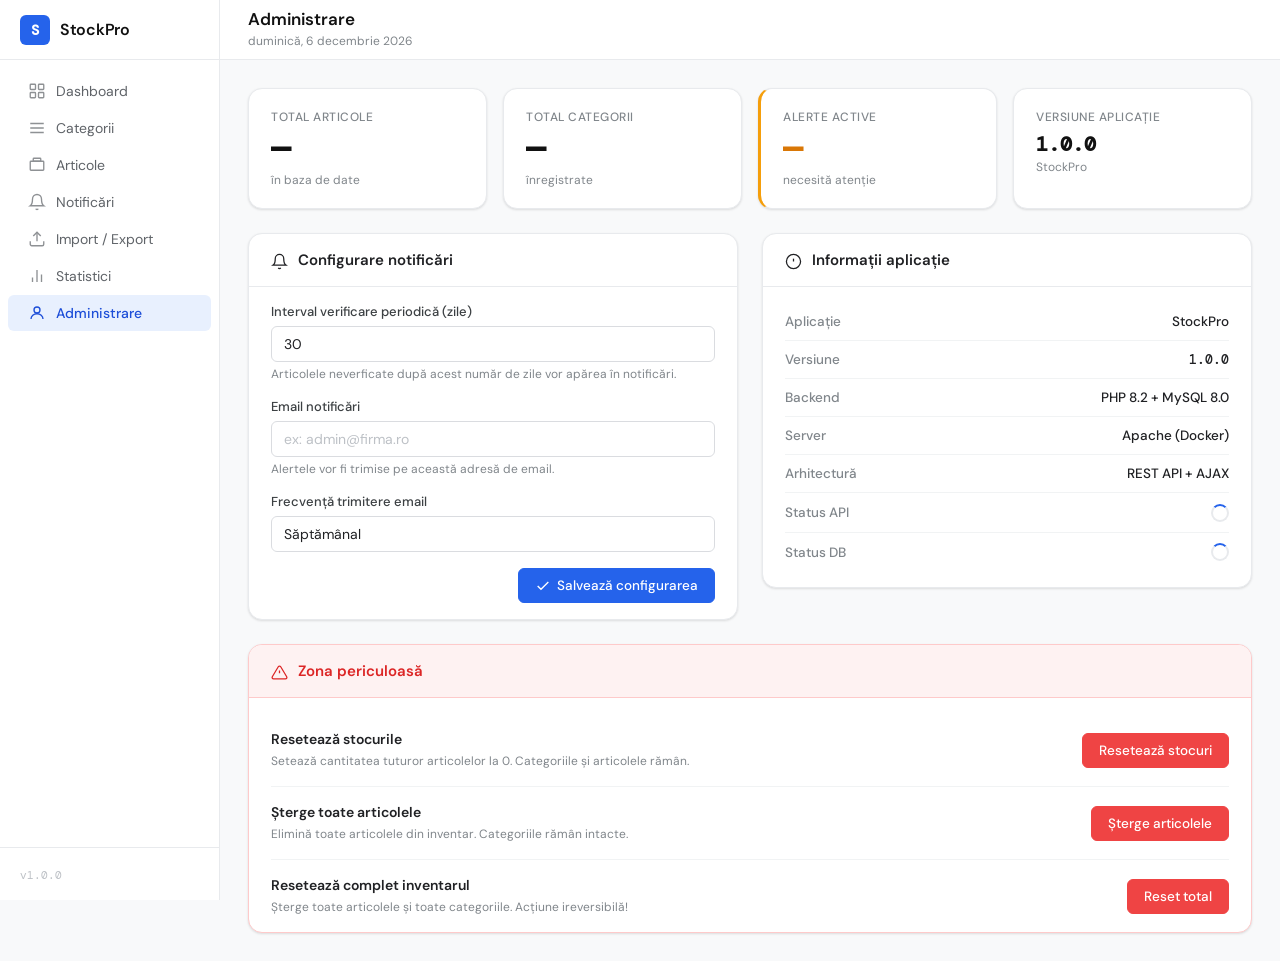
==== src/admin.html @ fe707b5e "statistici si admin varianta 1" ====
<!DOCTYPE html>
<html lang="ro">
<head>
    <meta charset="UTF-8">
    <meta name="viewport" content="width=device-width, initial-scale=1.0">
    <title>StockPro — Administrare</title>
    <link rel="stylesheet" href="css/style.css">
    <link rel="preconnect" href="https://fonts.googleapis.com">
    <link rel="preconnect" href="https://fonts.gstatic.com" crossorigin>
    <link href="https://fonts.googleapis.com/css2?family=DM+Sans:wght@300;400;500;600&family=DM+Mono:wght@400;500&display=swap" rel="stylesheet">
</head>
<body>

    <!-- ===== SIDEBAR ===== -->
    <aside class="sidebar" id="sidebar">
        <div class="sidebar-logo">
            <span class="logo-icon">S</span>
            <span class="logo-text">StockPro</span>
        </div>
        <nav class="sidebar-nav">
            <a href="index.html" class="nav-item">
                <svg viewBox="0 0 24 24" fill="none" stroke="currentColor" stroke-width="1.8"><rect x="3" y="3" width="7" height="7" rx="1"/><rect x="14" y="3" width="7" height="7" rx="1"/><rect x="3" y="14" width="7" height="7" rx="1"/><rect x="14" y="14" width="7" height="7" rx="1"/></svg>
                Dashboard
            </a>
            <a href="categorii.html" class="nav-item">
                <svg viewBox="0 0 24 24" fill="none" stroke="currentColor" stroke-width="1.8"><path d="M3 6h18M3 12h18M3 18h18"/></svg>
                Categorii
            </a>
            <a href="articole.html" class="nav-item">
                <svg viewBox="0 0 24 24" fill="none" stroke="currentColor" stroke-width="1.8"><path d="M20 7H4a1 1 0 00-1 1v10a1 1 0 001 1h16a1 1 0 001-1V8a1 1 0 00-1-1z"/><path d="M16 3H8a1 1 0 00-1 1v3h10V4a1 1 0 00-1-1z"/></svg>
                Articole
            </a>
            <a href="notificari.html" class="nav-item">
                <svg viewBox="0 0 24 24" fill="none" stroke="currentColor" stroke-width="1.8"><path d="M18 8A6 6 0 006 8c0 7-3 9-3 9h18s-3-2-3-9"/><path d="M13.73 21a2 2 0 01-3.46 0"/></svg>
                Notificări
                <span class="nav-badge" id="nav-badge" style="display:none"></span>
            </a>
            <a href="import-export.html" class="nav-item">
                <svg viewBox="0 0 24 24" fill="none" stroke="currentColor" stroke-width="1.8"><path d="M21 15v4a2 2 0 01-2 2H5a2 2 0 01-2-2v-4"/><polyline points="17 8 12 3 7 8"/><line x1="12" y1="3" x2="12" y2="15"/></svg>
                Import / Export
            </a>
            <a href="statistici.html" class="nav-item">
                <svg viewBox="0 0 24 24" fill="none" stroke="currentColor" stroke-width="1.8"><line x1="18" y1="20" x2="18" y2="10"/><line x1="12" y1="20" x2="12" y2="4"/><line x1="6" y1="20" x2="6" y2="14"/></svg>
                Statistici
            </a>
            <a href="admin.html" class="nav-item active">
                <svg viewBox="0 0 24 24" fill="none" stroke="currentColor" stroke-width="1.8"><circle cx="12" cy="8" r="4"/><path d="M4 20c0-4 3.6-7 8-7s8 3 8 7"/></svg>
                Administrare
            </a>
        </nav>
        <div class="sidebar-footer">
            <span class="footer-label">v1.0.0</span>
        </div>
    </aside>

    <!-- ===== MAIN CONTENT ===== -->
    <main class="main-content">

        <header class="topbar">
            <button class="menu-toggle" id="menu-toggle" aria-label="Meniu">
                <svg viewBox="0 0 24 24" fill="none" stroke="currentColor" stroke-width="1.8"><line x1="3" y1="6" x2="21" y2="6"/><line x1="3" y1="12" x2="21" y2="12"/><line x1="3" y1="18" x2="21" y2="18"/></svg>
            </button>
            <div class="topbar-title">
                <h1>Administrare</h1>
                <span class="topbar-subtitle" id="topbar-date"></span>
            </div>
        </header>

        <div class="page-content">

            <!-- Sumar sistem -->
            <section class="stats-grid" aria-label="Sumar sistem">
                <div class="stat-card">
                    <div class="stat-label">Total articole</div>
                    <div class="stat-value" id="val-articole">—</div>
                    <div class="stat-sub">în baza de date</div>
                </div>
                <div class="stat-card">
                    <div class="stat-label">Total categorii</div>
                    <div class="stat-value" id="val-categorii">—</div>
                    <div class="stat-sub">înregistrate</div>
                </div>
                <div class="stat-card stat-card--warning">
                    <div class="stat-label">Alerte active</div>
                    <div class="stat-value" id="val-alerte">—</div>
                    <div class="stat-sub">necesită atenție</div>
                </div>
                <div class="stat-card">
                    <div class="stat-label">Versiune aplicație</div>
                    <div class="stat-value" style="font-size:20px">1.0.0</div>
                    <div class="stat-sub">StockPro</div>
                </div>
            </section>

            <div class="admin-grid">

                <!-- Configurare notificari -->
                <section class="card">
                    <div class="card-header">
                        <h2>
                            <svg viewBox="0 0 24 24" fill="none" stroke="currentColor" stroke-width="1.8" style="width:17px;height:17px;vertical-align:middle;margin-right:6px"><path d="M18 8A6 6 0 006 8c0 7-3 9-3 9h18s-3-2-3-9"/><path d="M13.73 21a2 2 0 01-3.46 0"/></svg>
                            Configurare notificări
                        </h2>
                    </div>
                    <div class="card-body">
                        <div class="form-group">
                            <label class="form-label" for="input-zile-verificare">Interval verificare periodică (zile)</label>
                            <input type="number" id="input-zile-verificare" class="form-control" value="30" min="1" max="365">
                            <span style="font-size:12px;color:var(--gray-500);margin-top:4px;display:block">
                                Articolele neverficate după acest număr de zile vor apărea în notificări.
                            </span>
                        </div>
                        <div class="form-group">
                            <label class="form-label" for="input-email">Email notificări</label>
                            <input type="email" id="input-email" class="form-control" placeholder="ex: admin@firma.ro">
                            <span style="font-size:12px;color:var(--gray-500);margin-top:4px;display:block">
                                Alertele vor fi trimise pe această adresă de email.
                            </span>
                        </div>
                        <div class="form-group">
                            <label class="form-label" for="input-frecventa">Frecvență trimitere email</label>
                            <select id="input-frecventa" class="form-control">
                                <option value="zilnic">Zilnic</option>
                                <option value="saptamanal" selected>Săptămânal</option>
                                <option value="lunar">Lunar</option>
                                <option value="niciodata">Niciodată</option>
                            </select>
                        </div>
                        <div style="display:flex;justify-content:flex-end">
                            <button class="btn btn-primary" id="btn-salveaza-config">
                                <svg viewBox="0 0 24 24" fill="none" stroke="currentColor" stroke-width="2"><polyline points="20 6 9 17 4 12"/></svg>
                                Salvează configurarea
                            </button>
                        </div>
                    </div>
                </section>

                <!-- Info aplicatie -->
                <section class="card">
                    <div class="card-header">
                        <h2>
                            <svg viewBox="0 0 24 24" fill="none" stroke="currentColor" stroke-width="1.8" style="width:17px;height:17px;vertical-align:middle;margin-right:6px"><circle cx="12" cy="12" r="10"/><line x1="12" y1="8" x2="12" y2="12"/><line x1="12" y1="16" x2="12.01" y2="16"/></svg>
                            Informații aplicație
                        </h2>
                    </div>
                    <div class="card-body">
                        <div class="info-list">
                            <div class="info-row">
                                <span class="info-label">Aplicație</span>
                                <span class="info-val">StockPro</span>
                            </div>
                            <div class="info-row">
                                <span class="info-label">Versiune</span>
                                <span class="info-val info-mono">1.0.0</span>
                            </div>
                            <div class="info-row">
                                <span class="info-label">Backend</span>
                                <span class="info-val">PHP 8.2 + MySQL 8.0</span>
                            </div>
                            <div class="info-row">
                                <span class="info-label">Server</span>
                                <span class="info-val">Apache (Docker)</span>
                            </div>
                            <div class="info-row">
                                <span class="info-label">Arhitectură</span>
                                <span class="info-val">REST API + AJAX</span>
                            </div>
                            <div class="info-row">
                                <span class="info-label">Status API</span>
                                <span class="info-val" id="status-api">
                                    <span class="spinner"></span>
                                </span>
                            </div>
                            <div class="info-row">
                                <span class="info-label">Status DB</span>
                                <span class="info-val" id="status-db">
                                    <span class="spinner"></span>
                                </span>
                            </div>
                        </div>
                    </div>
                </section>

            </div>

            <!-- Actiuni periculoase -->
            <section class="card card--danger-zone">
                <div class="card-header">
                    <h2 style="color:var(--red-600)">
                        <svg viewBox="0 0 24 24" fill="none" stroke="currentColor" stroke-width="1.8" style="width:17px;height:17px;vertical-align:middle;margin-right:6px"><path d="M10.29 3.86L1.82 18a2 2 0 001.71 3h16.94a2 2 0 001.71-3L13.71 3.86a2 2 0 00-3.42 0z"/><line x1="12" y1="9" x2="12" y2="13"/><line x1="12" y1="17" x2="12.01" y2="17"/></svg>
                        Zona periculoasă
                    </h2>
                </div>
                <div class="card-body">
                    <div class="danger-grid">

                        <div class="danger-item">
                            <div class="danger-info">
                                <div class="danger-title">Resetează stocurile</div>
                                <div class="danger-desc">Setează cantitatea tuturor articolelor la 0. Categoriile și articolele rămân.</div>
                            </div>
                            <button class="btn btn-danger" id="btn-reset-stoc">
                                Resetează stocuri
                            </button>
                        </div>

                        <div class="danger-item">
                            <div class="danger-info">
                                <div class="danger-title">Șterge toate articolele</div>
                                <div class="danger-desc">Elimină toate articolele din inventar. Categoriile rămân intacte.</div>
                            </div>
                            <button class="btn btn-danger" id="btn-sterge-articole">
                                Șterge articolele
                            </button>
                        </div>

                        <div class="danger-item">
                            <div class="danger-info">
                                <div class="danger-title">Resetează complet inventarul</div>
                                <div class="danger-desc">Șterge toate articolele și toate categoriile. Acțiune ireversibilă!</div>
                            </div>
                            <button class="btn btn-danger" id="btn-reset-total">
                                Reset total
                            </button>
                        </div>

                    </div>
                </div>
            </section>

        </div>
    </main>

    <!-- ===== MODAL CONFIRMARE ACTIUNE PERICULOASA ===== -->
    <div class="modal-overlay" id="modal-confirmare" style="display:none">
        <div class="modal" role="dialog" aria-modal="true">
            <div class="modal-header">
                <h3 id="modal-confirmare-titlu">Confirmare</h3>
                <button class="modal-close" id="confirmare-close">&times;</button>
            </div>
            <div class="modal-body">
                <p style="font-size:14px;color:var(--gray-700);line-height:1.6" id="modal-confirmare-text"></p>
                <div class="form-group" style="margin-top:16px">
                    <label class="form-label" for="input-confirmare">
                        Scrie <strong>CONFIRM</strong> pentru a continua:
                    </label>
                    <input type="text" id="input-confirmare" class="form-control" placeholder="CONFIRM" autocomplete="off">
                </div>
            </div>
            <div class="modal-footer">
                <button class="btn btn-secondary" id="confirmare-anuleaza">Anulează</button>
                <button class="btn btn-danger" id="confirmare-ok" disabled>Confirmă</button>
            </div>
        </div>
    </div>

    <!-- ===== TOAST ===== -->
    <div class="toast-container" id="toast-container" aria-live="polite"></div>

    <script src="js/app.js"></script>
    <script src="js/admin.js"></script>
</body>
</html>
---- src/css/style.css ----
/* =============================================
   StockPro — style.css
   Autor: echipa ProiectWeb
   Descriere: stiluri globale pentru aplicatie
   ============================================= */

/* ---------- CSS Variables (tema) ---------- */
:root {
    --blue-50:  #e8f0fe;
    --blue-100: #c5d8fc;
    --blue-400: #4a86e8;
    --blue-500: #2563eb;
    --blue-600: #1d4ed8;
    --blue-900: #1e3a5f;

    --gray-50:  #f8f9fa;
    --gray-100: #f1f3f4;
    --gray-200: #e8eaed;
    --gray-300: #dadce0;
    --gray-400: #bdc1c6;
    --gray-500: #80868b;
    --gray-600: #5f6368;
    --gray-700: #3c4043;
    --gray-800: #202124;
    --gray-900: #111111;

    --amber-50:  #fff8e1;
    --amber-200: #ffe082;
    --amber-500: #f59e0b;
    --amber-600: #d97706;
    --amber-900: #78350f;

    --red-50:   #fef2f2;
    --red-200:  #fecaca;
    --red-500:  #ef4444;
    --red-600:  #dc2626;
    --red-900:  #7f1d1d;

    --green-50:  #f0fdf4;
    --green-200: #bbf7d0;
    --green-500: #22c55e;
    --green-600: #16a34a;
    --green-900: #14532d;

    --font-main: 'DM Sans', sans-serif;
    --font-mono: 'DM Mono', monospace;

    --sidebar-width: 220px;
    --topbar-height: 60px;
    --radius-sm: 6px;
    --radius-md: 10px;
    --radius-lg: 14px;

    --shadow-sm: 0 1px 3px rgba(0,0,0,0.07), 0 1px 2px rgba(0,0,0,0.05);
    --shadow-md: 0 4px 12px rgba(0,0,0,0.08), 0 2px 4px rgba(0,0,0,0.04);

    --transition: 0.18s ease;
}

/* ---------- Reset de baza ---------- */
*, *::before, *::after {
    box-sizing: border-box;
    margin: 0;
    padding: 0;
}

html {
    font-size: 15px;
    -webkit-font-smoothing: antialiased;
    -moz-osx-font-smoothing: grayscale;
}

body {
    font-family: var(--font-main);
    background: var(--gray-50);
    color: var(--gray-800);
    min-height: 100vh;
    display: flex;
    overflow-x: hidden;
}

a {
    color: var(--blue-500);
    text-decoration: none;
}

a:hover {
    text-decoration: underline;
}

/* ---------- SIDEBAR ---------- */
.sidebar {
    position: fixed;
    top: 0;
    left: 0;
    width: var(--sidebar-width);
    height: 100vh;
    background: #fff;
    border-right: 1px solid var(--gray-200);
    display: flex;
    flex-direction: column;
    z-index: 100;
    transition: transform var(--transition);
}

/* Logo */
.sidebar-logo {
    display: flex;
    align-items: center;
    gap: 10px;
    padding: 0 20px;
    height: var(--topbar-height);
    border-bottom: 1px solid var(--gray-200);
    flex-shrink: 0;
}

.logo-icon {
    width: 30px;
    height: 30px;
    background: var(--blue-500);
    color: #fff;
    border-radius: var(--radius-sm);
    display: flex;
    align-items: center;
    justify-content: center;
    font-weight: 600;
    font-size: 14px;
    font-family: var(--font-mono);
    flex-shrink: 0;
}

.logo-text {
    font-size: 16px;
    font-weight: 600;
    color: var(--gray-900);
    letter-spacing: -0.3px;
}

/* Nav */
.sidebar-nav {
    flex: 1;
    padding: 12px 0;
    overflow-y: auto;
}

.nav-item {
    display: flex;
    align-items: center;
    gap: 10px;
    padding: 9px 20px;
    color: var(--gray-600);
    font-size: 14px;
    font-weight: 400;
    text-decoration: none;
    border-radius: 0;
    transition: background var(--transition), color var(--transition);
    position: relative;
    margin: 1px 8px;
    border-radius: var(--radius-sm);
}

.nav-item svg {
    width: 18px;
    height: 18px;
    flex-shrink: 0;
    opacity: 0.7;
}

.nav-item:hover {
    background: var(--gray-100);
    color: var(--gray-800);
    text-decoration: none;
}

.nav-item:hover svg {
    opacity: 1;
}

.nav-item.active {
    background: var(--blue-50);
    color: var(--blue-600);
    font-weight: 500;
}

.nav-item.active svg {
    opacity: 1;
}

/* Badge notificari pe nav */
.nav-badge {
    margin-left: auto;
    background: var(--red-500);
    color: #fff;
    font-size: 10px;
    font-weight: 600;
    min-width: 18px;
    height: 18px;
    border-radius: 9px;
    display: inline-flex;
    align-items: center;
    justify-content: center;
    padding: 0 5px;
}

.sidebar-footer {
    padding: 16px 20px;
    border-top: 1px solid var(--gray-200);
}

.footer-label {
    font-size: 11px;
    color: var(--gray-400);
    font-family: var(--font-mono);
}

/* ---------- MAIN CONTENT ---------- */
.main-content {
    margin-left: var(--sidebar-width);
    flex: 1;
    display: flex;
    flex-direction: column;
    min-height: 100vh;
}

/* ---------- TOPBAR ---------- */
.topbar {
    position: sticky;
    top: 0;
    height: var(--topbar-height);
    background: #fff;
    border-bottom: 1px solid var(--gray-200);
    display: flex;
    align-items: center;
    gap: 16px;
    padding: 0 28px;
    z-index: 50;
}

.menu-toggle {
    display: none;
    background: none;
    border: none;
    cursor: pointer;
    padding: 4px;
    color: var(--gray-600);
    border-radius: var(--radius-sm);
}

.menu-toggle svg {
    width: 22px;
    height: 22px;
    display: block;
}

.menu-toggle:hover {
    background: var(--gray-100);
}

.topbar-title {
    flex: 1;
}

.topbar-title h1 {
    font-size: 17px;
    font-weight: 600;
    color: var(--gray-900);
    line-height: 1.2;
}

.topbar-subtitle {
    font-size: 12px;
    color: var(--gray-500);
}

.topbar-actions {
    display: flex;
    align-items: center;
    gap: 8px;
}

.btn-icon {
    width: 36px;
    height: 36px;
    background: none;
    border: 1px solid var(--gray-200);
    border-radius: var(--radius-sm);
    cursor: pointer;
    display: flex;
    align-items: center;
    justify-content: center;
    color: var(--gray-600);
    transition: background var(--transition), border-color var(--transition);
}

.btn-icon svg {
    width: 17px;
    height: 17px;
}

.btn-icon:hover {
    background: var(--gray-100);
    border-color: var(--gray-300);
}

/* ---------- PAGE CONTENT ---------- */
.page-content {
    padding: 28px;
    display: flex;
    flex-direction: column;
    gap: 24px;
    flex: 1;
}

/* ---------- STAT CARDS ---------- */
.stats-grid {
    display: grid;
    grid-template-columns: repeat(auto-fit, minmax(180px, 1fr));
    gap: 16px;
}

.stat-card {
    background: #fff;
    border: 1px solid var(--gray-200);
    border-radius: var(--radius-lg);
    padding: 20px 22px;
    box-shadow: var(--shadow-sm);
    transition: box-shadow var(--transition), transform var(--transition);
}

.stat-card:hover {
    box-shadow: var(--shadow-md);
    transform: translateY(-1px);
}

.stat-label {
    font-size: 12px;
    font-weight: 500;
    color: var(--gray-500);
    text-transform: uppercase;
    letter-spacing: 0.5px;
    margin-bottom: 8px;
}

.stat-value {
    font-size: 32px;
    font-weight: 600;
    color: var(--gray-900);
    font-family: var(--font-mono);
    line-height: 1.1;
    margin-bottom: 4px;
}

.stat-sub {
    font-size: 12px;
    color: var(--gray-500);
}

.stat-card--warning .stat-value {
    color: var(--amber-600);
}

.stat-card--warning {
    border-left: 3px solid var(--amber-500);
}

.stat-card--danger .stat-value {
    color: var(--red-600);
}

.stat-card--danger {
    border-left: 3px solid var(--red-500);
}

/* ---------- CARD (panou generic) ---------- */
.card {
    background: #fff;
    border: 1px solid var(--gray-200);
    border-radius: var(--radius-lg);
    box-shadow: var(--shadow-sm);
    overflow: hidden;
}

.card-header {
    display: flex;
    align-items: center;
    justify-content: space-between;
    padding: 16px 22px;
    border-bottom: 1px solid var(--gray-200);
}

.card-header h2 {
    font-size: 15px;
    font-weight: 600;
    color: var(--gray-800);
}

.link-all {
    font-size: 13px;
    color: var(--blue-500);
    text-decoration: none;
    font-weight: 500;
}

.link-all:hover {
    text-decoration: underline;
}

.card-body {
    padding: 16px 22px;
}

/* ---------- DASHBOARD GRID ---------- */
.dashboard-grid {
    display: grid;
    grid-template-columns: 1fr 360px;
    gap: 24px;
    align-items: start;
}

/* ---------- DATA TABLE ---------- */
.table-wrapper {
    overflow-x: auto;
}

.data-table {
    width: 100%;
    border-collapse: collapse;
    font-size: 13.5px;
}

.data-table th {
    text-align: left;
    font-size: 11px;
    font-weight: 600;
    color: var(--gray-500);
    text-transform: uppercase;
    letter-spacing: 0.5px;
    padding: 8px 12px;
    border-bottom: 1px solid var(--gray-200);
    white-space: nowrap;
}

.data-table td {
    padding: 10px 12px;
    border-bottom: 1px solid var(--gray-100);
    color: var(--gray-700);
    vertical-align: middle;
}

.data-table tbody tr:last-child td {
    border-bottom: none;
}

.data-table tbody tr:hover td {
    background: var(--gray-50);
}

/* ---------- BADGE STARE ---------- */
.badge {
    display: inline-flex;
    align-items: center;
    padding: 2px 8px;
    border-radius: 20px;
    font-size: 11px;
    font-weight: 600;
}

.badge--ok {
    background: var(--green-50);
    color: var(--green-600);
}

.badge--warning {
    background: var(--amber-50);
    color: var(--amber-600);
}

.badge--danger {
    background: var(--red-50);
    color: var(--red-600);
}

/* ---------- ALERTE (notificari dashboard) ---------- */
.alert-item {
    display: flex;
    align-items: flex-start;
    gap: 12px;
    padding: 12px 0;
    border-bottom: 1px solid var(--gray-100);
}

.alert-item:last-child {
    border-bottom: none;
}

.alert-dot {
    width: 8px;
    height: 8px;
    border-radius: 50%;
    flex-shrink: 0;
    margin-top: 5px;
}

.alert-dot--warning { background: var(--amber-500); }
.alert-dot--danger  { background: var(--red-500); }

.alert-name {
    font-size: 13.5px;
    font-weight: 500;
    color: var(--gray-800);
    margin-bottom: 2px;
}

.alert-desc {
    font-size: 12px;
    color: var(--gray-500);
}

.no-alerts {
    text-align: center;
    padding: 24px 0;
    color: var(--gray-400);
    font-size: 13px;
}

/* ---------- CATEGORII GRID ---------- */
.categorii-grid {
    display: grid;
    grid-template-columns: repeat(auto-fill, minmax(150px, 1fr));
    gap: 12px;
}

.categorie-chip {
    background: var(--gray-50);
    border: 1px solid var(--gray-200);
    border-radius: var(--radius-md);
    padding: 12px 14px;
    text-align: center;
    transition: background var(--transition), border-color var(--transition);
    cursor: pointer;
    text-decoration: none;
}

.categorie-chip:hover {
    background: var(--blue-50);
    border-color: var(--blue-100);
    text-decoration: none;
}

.categorie-name {
    font-size: 13px;
    font-weight: 500;
    color: var(--gray-700);
    margin-bottom: 4px;
    display: block;
}

.categorie-count {
    font-size: 11px;
    color: var(--gray-400);
    font-family: var(--font-mono);
}

/* ---------- LOADING ROW ---------- */
.loading-row {
    text-align: center;
    color: var(--gray-400);
    font-size: 13px;
    padding: 24px;
}

/* ---------- BUTOANE GENERALE ---------- */
.btn {
    display: inline-flex;
    align-items: center;
    gap: 6px;
    padding: 8px 16px;
    font-family: var(--font-main);
    font-size: 13.5px;
    font-weight: 500;
    border-radius: var(--radius-sm);
    cursor: pointer;
    border: 1px solid transparent;
    transition: background var(--transition), border-color var(--transition), color var(--transition);
    text-decoration: none;
    white-space: nowrap;
}

.btn svg {
    width: 16px;
    height: 16px;
    flex-shrink: 0;
}

.btn-primary {
    background: var(--blue-500);
    color: #fff;
    border-color: var(--blue-500);
}

.btn-primary:hover {
    background: var(--blue-600);
    border-color: var(--blue-600);
    text-decoration: none;
    color: #fff;
}

.btn-secondary {
    background: #fff;
    color: var(--gray-700);
    border-color: var(--gray-300);
}

.btn-secondary:hover {
    background: var(--gray-50);
    border-color: var(--gray-400);
    text-decoration: none;
}

.btn-danger {
    background: var(--red-500);
    color: #fff;
    border-color: var(--red-500);
}

.btn-danger:hover {
    background: var(--red-600);
    border-color: var(--red-600);
    text-decoration: none;
    color: #fff;
}

/* ---------- FORM ELEMENTS ---------- */
.form-group {
    margin-bottom: 16px;
}

.form-label {
    display: block;
    font-size: 13px;
    font-weight: 500;
    color: var(--gray-700);
    margin-bottom: 6px;
}

.form-control {
    width: 100%;
    padding: 8px 12px;
    font-family: var(--font-main);
    font-size: 14px;
    color: var(--gray-800);
    background: #fff;
    border: 1px solid var(--gray-300);
    border-radius: var(--radius-sm);
    transition: border-color var(--transition), box-shadow var(--transition);
    outline: none;
    appearance: none;
}

.form-control:focus {
    border-color: var(--blue-500);
    box-shadow: 0 0 0 3px rgba(37, 99, 235, 0.1);
}

.form-control::placeholder {
    color: var(--gray-400);
}

/* ---------- MODAL ---------- */
.modal-overlay {
    position: fixed;
    inset: 0;
    background: rgba(0,0,0,0.35);
    display: flex;
    align-items: center;
    justify-content: center;
    z-index: 200;
    padding: 20px;
    animation: fadeIn 0.15s ease;
}

.modal {
    background: #fff;
    border-radius: var(--radius-lg);
    box-shadow: 0 20px 60px rgba(0,0,0,0.15);
    width: 100%;
    max-width: 480px;
    animation: slideUp 0.2s ease;
}

.modal-header {
    display: flex;
    align-items: center;
    justify-content: space-between;
    padding: 18px 22px;
    border-bottom: 1px solid var(--gray-200);
}

.modal-header h3 {
    font-size: 16px;
    font-weight: 600;
    color: var(--gray-900);
}

.modal-close {
    width: 30px;
    height: 30px;
    background: none;
    border: none;
    cursor: pointer;
    color: var(--gray-500);
    display: flex;
    align-items: center;
    justify-content: center;
    border-radius: var(--radius-sm);
    font-size: 20px;
    line-height: 1;
}

.modal-close:hover {
    background: var(--gray-100);
    color: var(--gray-800);
}

.modal-body {
    padding: 22px;
}

.modal-footer {
    display: flex;
    align-items: center;
    justify-content: flex-end;
    gap: 10px;
    padding: 16px 22px;
    border-top: 1px solid var(--gray-200);
}

/* ---------- TOAST NOTIFICATIONS ---------- */
.toast-container {
    position: fixed;
    bottom: 24px;
    right: 24px;
    z-index: 999;
    display: flex;
    flex-direction: column;
    gap: 10px;
}

.toast {
    background: var(--gray-800);
    color: #fff;
    padding: 12px 18px;
    border-radius: var(--radius-md);
    font-size: 13.5px;
    box-shadow: var(--shadow-md);
    display: flex;
    align-items: center;
    gap: 10px;
    animation: slideInToast 0.25s ease;
    max-width: 320px;
}

.toast--success { background: var(--green-600); }
.toast--error   { background: var(--red-600); }
.toast--warning { background: var(--amber-600); }

/* ---------- SPINNER ---------- */
.spinner {
    display: inline-block;
    width: 18px;
    height: 18px;
    border: 2px solid var(--gray-200);
    border-top-color: var(--blue-500);
    border-radius: 50%;
    animation: spin 0.7s linear infinite;
    vertical-align: middle;
}

/* ---------- EMPTY STATE ---------- */
.empty-state {
    text-align: center;
    padding: 48px 24px;
    color: var(--gray-400);
}

.empty-state p {
    font-size: 14px;
    margin-top: 8px;
}

/* ---------- ANIMATIONS ---------- */
@keyframes fadeIn {
    from { opacity: 0; }
    to   { opacity: 1; }
}

@keyframes slideUp {
    from { opacity: 0; transform: translateY(12px); }
    to   { opacity: 1; transform: translateY(0); }
}

@keyframes slideInToast {
    from { opacity: 0; transform: translateX(20px); }
    to   { opacity: 1; transform: translateX(0); }
}

@keyframes spin {
    to { transform: rotate(360deg); }
}

/* ---------- RESPONSIVE ---------- */
@media (max-width: 900px) {
    .dashboard-grid {
        grid-template-columns: 1fr;
    }
}

@media (max-width: 768px) {
    .sidebar {
        transform: translateX(-100%);
    }

    .sidebar.open {
        transform: translateX(0);
        box-shadow: 4px 0 20px rgba(0,0,0,0.15);
    }

    .main-content {
        margin-left: 0;
    }

    .menu-toggle {
        display: flex;
    }

    .page-content {
        padding: 16px;
    }

    .stats-grid {
        grid-template-columns: 1fr 1fr;
    }
}

@media (max-width: 480px) {
    .stats-grid {
        grid-template-columns: 1fr;
    }

    .topbar {
        padding: 0 16px;
    }
}

/* ---------- SEARCH BAR ---------- */
.search-bar {
    display: flex;
    align-items: center;
    gap: 10px;
    background: #fff;
    border: 1px solid var(--gray-300);
    border-radius: var(--radius-md);
    padding: 8px 14px;
    transition: border-color var(--transition), box-shadow var(--transition);
}

.search-bar:focus-within {
    border-color: var(--blue-500);
    box-shadow: 0 0 0 3px rgba(37, 99, 235, 0.1);
}

.search-icon {
    width: 17px;
    height: 17px;
    color: var(--gray-400);
    flex-shrink: 0;
}

.search-input {
    border: none;
    outline: none;
    font-family: var(--font-main);
    font-size: 14px;
    color: var(--gray-800);
    background: transparent;
    width: 100%;
}

.search-input::placeholder {
    color: var(--gray-400);
}

/* ---------- FORM ERROR ---------- */
.form-error {
    display: block;
    font-size: 12px;
    color: var(--red-600);
    margin-top: 4px;
    min-height: 16px;
}

/* ---------- ACTION BUTTONS IN TABLE ---------- */
.btn-table {
    display: inline-flex;
    align-items: center;
    gap: 4px;
    padding: 5px 10px;
    font-family: var(--font-main);
    font-size: 12px;
    font-weight: 500;
    border-radius: var(--radius-sm);
    cursor: pointer;
    border: 1px solid transparent;
    transition: background var(--transition), border-color var(--transition);
}

.btn-table svg {
    width: 13px;
    height: 13px;
}

.btn-edit {
    background: var(--blue-50);
    color: var(--blue-600);
    border-color: var(--blue-100);
}

.btn-edit:hover {
    background: var(--blue-100);
    border-color: var(--blue-400);
}

.btn-delete {
    background: var(--red-50);
    color: var(--red-600);
    border-color: var(--red-200);
}

.btn-delete:hover {
    background: var(--red-200);
    border-color: var(--red-500);
}

.actions-cell {
    display: flex;
    gap: 6px;
    align-items: center;
}

/* ---------- FILTRE BAR ---------- */
.filtre-bar {
    display: flex;
    align-items: center;
    gap: 12px;
    flex-wrap: wrap;
}

/* ---------- FORM ROW (doua coloane) ---------- */
.form-row {
    display: flex;
    gap: 16px;
}

@media (max-width: 480px) {
    .form-row {
        flex-direction: column;
        gap: 0;
    }

    .filtre-bar {
        flex-direction: column;
        align-items: stretch;
    }

    .filtre-bar .form-control {
        width: 100% !important;
    }
}

/* ---------- NOTIFICARI ---------- */
.notif-dot {
    display: inline-block;
    width: 9px;
    height: 9px;
    border-radius: 50%;
    margin-right: 8px;
    flex-shrink: 0;
}

.notif-dot--danger  { background: var(--red-500); }
.notif-dot--warning { background: var(--amber-500); }

.zile-badge {
    display: inline-flex;
    align-items: center;
    padding: 2px 10px;
    border-radius: 20px;
    font-size: 12px;
    font-weight: 600;
    font-family: var(--font-mono);
}

.zile-badge--danger  { background: var(--red-50);   color: var(--red-600); }
.zile-badge--warning { background: var(--amber-50); color: var(--amber-600); }

/* ---------- EXPORT CARDS ---------- */
.export-grid {
    display: flex;
    flex-direction: column;
    gap: 12px;
}

.export-card {
    display: flex;
    align-items: center;
    gap: 16px;
    padding: 14px 16px;
    background: var(--gray-50);
    border: 1px solid var(--gray-200);
    border-radius: var(--radius-md);
    transition: border-color var(--transition), background var(--transition);
}

.export-card:hover {
    border-color: var(--gray-300);
    background: #fff;
}

.export-icon {
    width: 40px;
    height: 40px;
    border-radius: var(--radius-sm);
    display: flex;
    align-items: center;
    justify-content: center;
    flex-shrink: 0;
}

.export-icon svg {
    width: 20px;
    height: 20px;
}

.export-icon--green  { background: var(--green-50);  color: var(--green-600); }
.export-icon--blue   { background: var(--blue-50);   color: var(--blue-600); }
.export-icon--orange { background: var(--amber-50);  color: var(--amber-600); }

.export-info {
    flex: 1;
}

.export-name {
    font-size: 14px;
    font-weight: 600;
    color: var(--gray-800);
    font-family: var(--font-mono);
}

.export-desc {
    font-size: 12px;
    color: var(--gray-500);
    margin-top: 2px;
}

/* ---------- IMPORT TABS ---------- */
.import-tabs {
    display: flex;
    gap: 4px;
    margin-bottom: 16px;
    background: var(--gray-100);
    padding: 4px;
    border-radius: var(--radius-sm);
    width: fit-content;
}

.import-tab {
    padding: 6px 20px;
    font-family: var(--font-main);
    font-size: 13px;
    font-weight: 500;
    border: none;
    background: transparent;
    color: var(--gray-600);
    border-radius: var(--radius-sm);
    cursor: pointer;
    transition: background var(--transition), color var(--transition);
}

.import-tab.active {
    background: #fff;
    color: var(--blue-600);
    box-shadow: var(--shadow-sm);
}

/* ---------- FORMAT INFO ---------- */
.format-info {
    background: var(--gray-50);
    border: 1px solid var(--gray-200);
    border-radius: var(--radius-md);
    padding: 12px 16px;
    margin-bottom: 16px;
    font-size: 13px;
    color: var(--gray-700);
}

.code-block {
    display: block;
    margin-top: 8px;
    font-family: var(--font-mono);
    font-size: 12px;
    color: var(--gray-700);
    background: #fff;
    border: 1px solid var(--gray-200);
    border-radius: var(--radius-sm);
    padding: 10px 12px;
    white-space: pre;
    overflow-x: auto;
    line-height: 1.6;
}

/* ---------- DROPZONE ---------- */
.dropzone {
    border: 2px dashed var(--gray-300);
    border-radius: var(--radius-lg);
    padding: 40px 24px;
    text-align: center;
    cursor: pointer;
    transition: border-color var(--transition), background var(--transition);
}

.dropzone:hover,
.dropzone.drag-over {
    border-color: var(--blue-400);
    background: var(--blue-50);
}

.dropzone-icon {
    width: 40px;
    height: 40px;
    color: var(--gray-300);
    margin: 0 auto 12px;
}

.dropzone-text {
    font-size: 14px;
    color: var(--gray-600);
    margin-bottom: 4px;
}

.dropzone-link {
    color: var(--blue-500);
    cursor: pointer;
    text-decoration: underline;
}

.dropzone-sub {
    font-size: 12px;
    color: var(--gray-400);
}

/* ---------- IMPORT PREVIEW ---------- */
.preview-header {
    display: flex;
    align-items: center;
    justify-content: space-between;
    margin-bottom: 12px;
}

.preview-info {
    display: flex;
    align-items: center;
    gap: 8px;
}

/* ---------- LOG IMPORT ---------- */
.log-item {
    display: flex;
    align-items: flex-start;
    gap: 10px;
    padding: 8px 0;
    border-bottom: 1px solid var(--gray-100);
    font-size: 13px;
}

.log-item:last-child {
    border-bottom: none;
}

.log-ok    { color: var(--green-600); }
.log-error { color: var(--red-600); }
.log-index {
    font-family: var(--font-mono);
    font-size: 11px;
    color: var(--gray-400);
    min-width: 30px;
    padding-top: 1px;
}

@media (max-width: 600px) {
    .export-card {
        flex-wrap: wrap;
    }
}

/* ---------- GRAFICE GRID ---------- */
.grafice-grid {
    display: grid;
    grid-template-columns: 1fr 340px;
    gap: 24px;
    align-items: start;
}

.chart-container {
    min-height: 220px;
    display: flex;
    flex-direction: column;
    justify-content: center;
}

.chart-container--donut {
    align-items: center;
}

/* ---------- BAR CHART ---------- */
.bar-chart {
    display: flex;
    flex-direction: column;
    gap: 10px;
}

.bar-row {
    display: flex;
    align-items: center;
    gap: 10px;
}

.bar-label {
    font-size: 13px;
    color: var(--gray-700);
    min-width: 120px;
    max-width: 140px;
    white-space: nowrap;
    overflow: hidden;
    text-overflow: ellipsis;
    flex-shrink: 0;
}

.bar-track {
    flex: 1;
    height: 24px;
    background: var(--gray-100);
    border-radius: 4px;
    overflow: hidden;
}

.bar-fill {
    height: 100%;
    border-radius: 4px;
    background: var(--blue-500);
    transition: width 0.6s cubic-bezier(.4,0,.2,1);
    display: flex;
    align-items: center;
    justify-content: flex-end;
    padding-right: 6px;
    min-width: 24px;
}

.bar-val {
    font-size: 11px;
    font-weight: 600;
    color: #fff;
    font-family: var(--font-mono);
}

/* ---------- DONUT CHART ---------- */
.donut-wrap {
    display: flex;
    flex-direction: column;
    align-items: center;
    gap: 20px;
    width: 100%;
}

.donut-svg {
    width: 160px;
    height: 160px;
    flex-shrink: 0;
}

.donut-legend {
    display: flex;
    flex-direction: column;
    gap: 8px;
    width: 100%;
}

.legend-item {
    display: flex;
    align-items: center;
    gap: 8px;
    font-size: 13px;
    color: var(--gray-700);
}

.legend-dot {
    width: 10px;
    height: 10px;
    border-radius: 50%;
    flex-shrink: 0;
}

.legend-val {
    margin-left: auto;
    font-family: var(--font-mono);
    font-size: 12px;
    font-weight: 600;
    color: var(--gray-500);
}

/* ---------- PROGRESS BAR STOC ---------- */
.stoc-bar {
    width: 100%;
    height: 6px;
    background: var(--gray-100);
    border-radius: 3px;
    overflow: hidden;
}

.stoc-fill {
    height: 100%;
    border-radius: 3px;
    transition: width 0.4s ease;
}

/* ---------- PRINT STYLES ---------- */
@media print {
    .sidebar,
    .topbar,
    .toast-container {
        display: none !important;
    }

    .main-content {
        margin-left: 0 !important;
    }

    .page-content {
        padding: 0 !important;
    }

    .card {
        break-inside: avoid;
        box-shadow: none !important;
        border: 1px solid #ddd !important;
    }

    .btn {
        display: none !important;
    }
}

@media (max-width: 900px) {
    .grafice-grid {
        grid-template-columns: 1fr;
    }
}

/* ---------- ADMIN GRID ---------- */
.admin-grid {
    display: grid;
    grid-template-columns: 1fr 1fr;
    gap: 24px;
    align-items: start;
}

/* ---------- INFO LIST ---------- */
.info-list {
    display: flex;
    flex-direction: column;
    gap: 0;
}

.info-row {
    display: flex;
    align-items: center;
    justify-content: space-between;
    padding: 10px 0;
    border-bottom: 1px solid var(--gray-100);
    font-size: 13.5px;
}

.info-row:last-child {
    border-bottom: none;
}

.info-label {
    color: var(--gray-500);
    font-weight: 500;
}

.info-val {
    color: var(--gray-800);
    font-weight: 500;
}

.info-mono {
    font-family: var(--font-mono);
    font-size: 13px;
}

/* ---------- DANGER ZONE ---------- */
.card--danger-zone {
    border-color: var(--red-200);
}

.card--danger-zone .card-header {
    background: var(--red-50);
    border-bottom-color: var(--red-200);
}

.danger-grid {
    display: flex;
    flex-direction: column;
    gap: 0;
}

.danger-item {
    display: flex;
    align-items: center;
    justify-content: space-between;
    gap: 24px;
    padding: 16px 0;
    border-bottom: 1px solid var(--gray-100);
}

.danger-item:last-child {
    border-bottom: none;
    padding-bottom: 0;
}

.danger-info {
    flex: 1;
}

.danger-title {
    font-size: 14px;
    font-weight: 600;
    color: var(--gray-800);
    margin-bottom: 4px;
}

.danger-desc {
    font-size: 12px;
    color: var(--gray-500);
    line-height: 1.5;
}

/* ---------- STATUS BADGE ---------- */
.status-online {
    display: inline-flex;
    align-items: center;
    gap: 6px;
    color: var(--green-600);
    font-size: 13px;
    font-weight: 500;
}

.status-offline {
    display: inline-flex;
    align-items: center;
    gap: 6px;
    color: var(--red-600);
    font-size: 13px;
    font-weight: 500;
}

.status-dot {
    width: 7px;
    height: 7px;
    border-radius: 50%;
    flex-shrink: 0;
}

.status-dot--online  { background: var(--green-500); }
.status-dot--offline { background: var(--red-500); }

@media (max-width: 768px) {
    .admin-grid {
        grid-template-columns: 1fr;
    }

    .danger-item {
        flex-direction: column;
        align-items: flex-start;
        gap: 12px;
    }
}
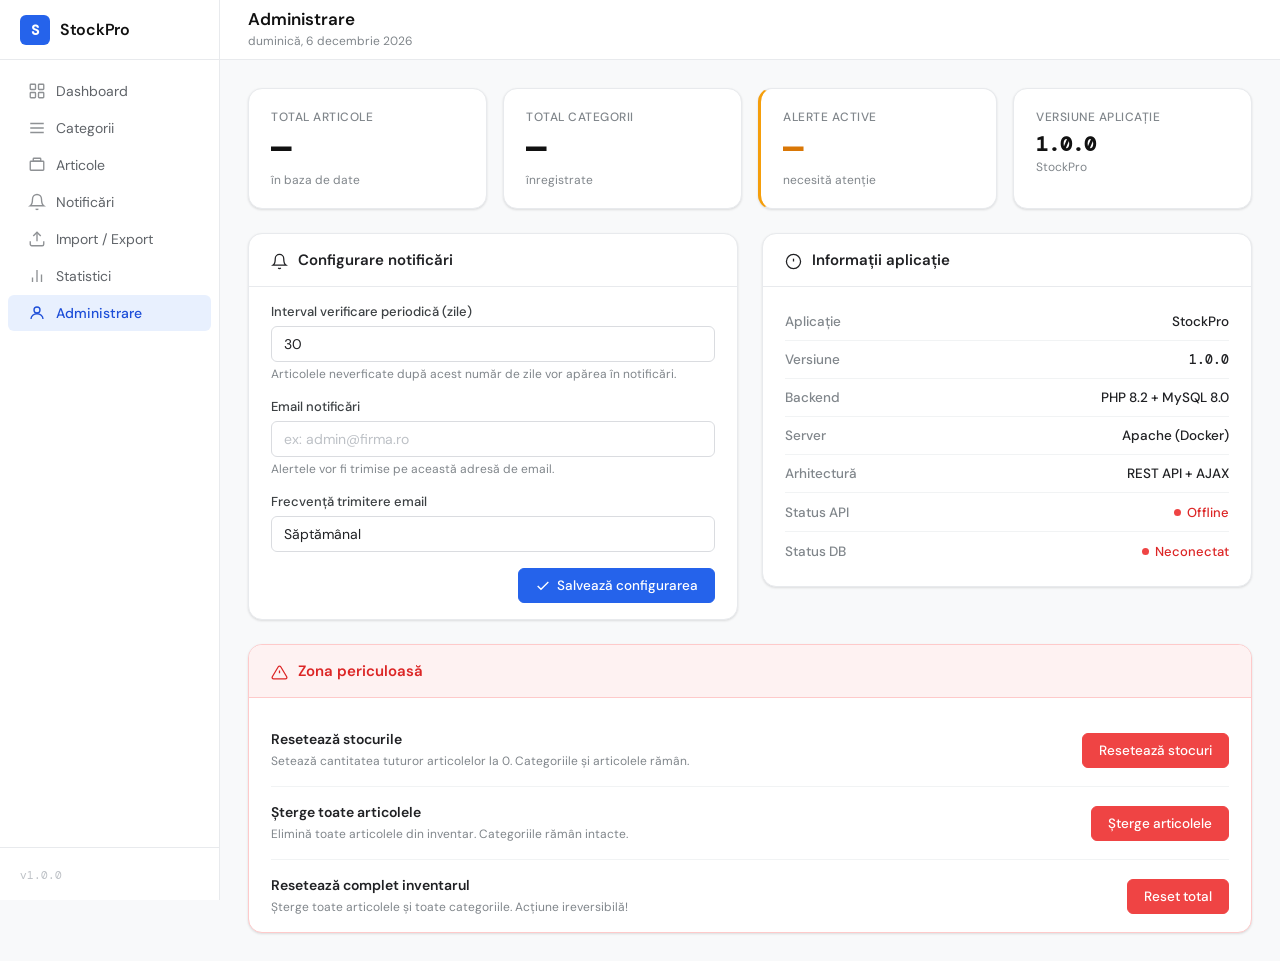
==== commit 744c2bfc: "C4" ====
--- a/src/admin.html
+++ b/src/admin.html
@@ -1,5 +1,6 @@
 <!DOCTYPE html>
 <html lang="ro">
+
 <head>
     <meta charset="UTF-8">
     <meta name="viewport" content="width=device-width, initial-scale=1.0">
@@ -7,8 +8,11 @@
     <link rel="stylesheet" href="css/style.css">
     <link rel="preconnect" href="https://fonts.googleapis.com">
     <link rel="preconnect" href="https://fonts.gstatic.com" crossorigin>
-    <link href="https://fonts.googleapis.com/css2?family=DM+Sans:wght@300;400;500;600&family=DM+Mono:wght@400;500&display=swap" rel="stylesheet">
+    <link
+        href="https://fonts.googleapis.com/css2?family=DM+Sans:wght@300;400;500;600&family=DM+Mono:wght@400;500&display=swap"
+        rel="stylesheet">
 </head>
+
 <body>
 
     <!-- ===== SIDEBAR ===== -->
@@ -19,32 +23,56 @@
         </div>
         <nav class="sidebar-nav">
             <a href="index.html" class="nav-item">
-                <svg viewBox="0 0 24 24" fill="none" stroke="currentColor" stroke-width="1.8"><rect x="3" y="3" width="7" height="7" rx="1"/><rect x="14" y="3" width="7" height="7" rx="1"/><rect x="3" y="14" width="7" height="7" rx="1"/><rect x="14" y="14" width="7" height="7" rx="1"/></svg>
+                <svg viewBox="0 0 24 24" fill="none" stroke="currentColor" stroke-width="1.8">
+                    <rect x="3" y="3" width="7" height="7" rx="1" />
+                    <rect x="14" y="3" width="7" height="7" rx="1" />
+                    <rect x="3" y="14" width="7" height="7" rx="1" />
+                    <rect x="14" y="14" width="7" height="7" rx="1" />
+                </svg>
                 Dashboard
             </a>
             <a href="categorii.html" class="nav-item">
-                <svg viewBox="0 0 24 24" fill="none" stroke="currentColor" stroke-width="1.8"><path d="M3 6h18M3 12h18M3 18h18"/></svg>
+                <svg viewBox="0 0 24 24" fill="none" stroke="currentColor" stroke-width="1.8">
+                    <path d="M3 6h18M3 12h18M3 18h18" />
+                </svg>
                 Categorii
             </a>
             <a href="articole.html" class="nav-item">
-                <svg viewBox="0 0 24 24" fill="none" stroke="currentColor" stroke-width="1.8"><path d="M20 7H4a1 1 0 00-1 1v10a1 1 0 001 1h16a1 1 0 001-1V8a1 1 0 00-1-1z"/><path d="M16 3H8a1 1 0 00-1 1v3h10V4a1 1 0 00-1-1z"/></svg>
+                <svg viewBox="0 0 24 24" fill="none" stroke="currentColor" stroke-width="1.8">
+                    <path d="M20 7H4a1 1 0 00-1 1v10a1 1 0 001 1h16a1 1 0 001-1V8a1 1 0 00-1-1z" />
+                    <path d="M16 3H8a1 1 0 00-1 1v3h10V4a1 1 0 00-1-1z" />
+                </svg>
                 Articole
             </a>
             <a href="notificari.html" class="nav-item">
-                <svg viewBox="0 0 24 24" fill="none" stroke="currentColor" stroke-width="1.8"><path d="M18 8A6 6 0 006 8c0 7-3 9-3 9h18s-3-2-3-9"/><path d="M13.73 21a2 2 0 01-3.46 0"/></svg>
+                <svg viewBox="0 0 24 24" fill="none" stroke="currentColor" stroke-width="1.8">
+                    <path d="M18 8A6 6 0 006 8c0 7-3 9-3 9h18s-3-2-3-9" />
+                    <path d="M13.73 21a2 2 0 01-3.46 0" />
+                </svg>
                 Notificări
                 <span class="nav-badge" id="nav-badge" style="display:none"></span>
             </a>
             <a href="import-export.html" class="nav-item">
-                <svg viewBox="0 0 24 24" fill="none" stroke="currentColor" stroke-width="1.8"><path d="M21 15v4a2 2 0 01-2 2H5a2 2 0 01-2-2v-4"/><polyline points="17 8 12 3 7 8"/><line x1="12" y1="3" x2="12" y2="15"/></svg>
+                <svg viewBox="0 0 24 24" fill="none" stroke="currentColor" stroke-width="1.8">
+                    <path d="M21 15v4a2 2 0 01-2 2H5a2 2 0 01-2-2v-4" />
+                    <polyline points="17 8 12 3 7 8" />
+                    <line x1="12" y1="3" x2="12" y2="15" />
+                </svg>
                 Import / Export
             </a>
             <a href="statistici.html" class="nav-item">
-                <svg viewBox="0 0 24 24" fill="none" stroke="currentColor" stroke-width="1.8"><line x1="18" y1="20" x2="18" y2="10"/><line x1="12" y1="20" x2="12" y2="4"/><line x1="6" y1="20" x2="6" y2="14"/></svg>
+                <svg viewBox="0 0 24 24" fill="none" stroke="currentColor" stroke-width="1.8">
+                    <line x1="18" y1="20" x2="18" y2="10" />
+                    <line x1="12" y1="20" x2="12" y2="4" />
+                    <line x1="6" y1="20" x2="6" y2="14" />
+                </svg>
                 Statistici
             </a>
             <a href="admin.html" class="nav-item active">
-                <svg viewBox="0 0 24 24" fill="none" stroke="currentColor" stroke-width="1.8"><circle cx="12" cy="8" r="4"/><path d="M4 20c0-4 3.6-7 8-7s8 3 8 7"/></svg>
+                <svg viewBox="0 0 24 24" fill="none" stroke="currentColor" stroke-width="1.8">
+                    <circle cx="12" cy="8" r="4" />
+                    <path d="M4 20c0-4 3.6-7 8-7s8 3 8 7" />
+                </svg>
                 Administrare
             </a>
         </nav>
@@ -58,7 +86,11 @@
 
         <header class="topbar">
             <button class="menu-toggle" id="menu-toggle" aria-label="Meniu">
-                <svg viewBox="0 0 24 24" fill="none" stroke="currentColor" stroke-width="1.8"><line x1="3" y1="6" x2="21" y2="6"/><line x1="3" y1="12" x2="21" y2="12"/><line x1="3" y1="18" x2="21" y2="18"/></svg>
+                <svg viewBox="0 0 24 24" fill="none" stroke="currentColor" stroke-width="1.8">
+                    <line x1="3" y1="6" x2="21" y2="6" />
+                    <line x1="3" y1="12" x2="21" y2="12" />
+                    <line x1="3" y1="18" x2="21" y2="18" />
+                </svg>
             </button>
             <div class="topbar-title">
                 <h1>Administrare</h1>
@@ -98,14 +130,20 @@
                 <section class="card">
                     <div class="card-header">
                         <h2>
-                            <svg viewBox="0 0 24 24" fill="none" stroke="currentColor" stroke-width="1.8" style="width:17px;height:17px;vertical-align:middle;margin-right:6px"><path d="M18 8A6 6 0 006 8c0 7-3 9-3 9h18s-3-2-3-9"/><path d="M13.73 21a2 2 0 01-3.46 0"/></svg>
+                            <svg viewBox="0 0 24 24" fill="none" stroke="currentColor" stroke-width="1.8"
+                                style="width:17px;height:17px;vertical-align:middle;margin-right:6px">
+                                <path d="M18 8A6 6 0 006 8c0 7-3 9-3 9h18s-3-2-3-9" />
+                                <path d="M13.73 21a2 2 0 01-3.46 0" />
+                            </svg>
                             Configurare notificări
                         </h2>
                     </div>
                     <div class="card-body">
                         <div class="form-group">
-                            <label class="form-label" for="input-zile-verificare">Interval verificare periodică (zile)</label>
-                            <input type="number" id="input-zile-verificare" class="form-control" value="30" min="1" max="365">
+                            <label class="form-label" for="input-zile-verificare">Interval verificare periodică
+                                (zile)</label>
+                            <input type="number" id="input-zile-verificare" class="form-control" value="30" min="1"
+                                max="365">
                             <span style="font-size:12px;color:var(--gray-500);margin-top:4px;display:block">
                                 Articolele neverficate după acest număr de zile vor apărea în notificări.
                             </span>
@@ -128,7 +166,9 @@
                         </div>
                         <div style="display:flex;justify-content:flex-end">
                             <button class="btn btn-primary" id="btn-salveaza-config">
-                                <svg viewBox="0 0 24 24" fill="none" stroke="currentColor" stroke-width="2"><polyline points="20 6 9 17 4 12"/></svg>
+                                <svg viewBox="0 0 24 24" fill="none" stroke="currentColor" stroke-width="2">
+                                    <polyline points="20 6 9 17 4 12" />
+                                </svg>
                                 Salvează configurarea
                             </button>
                         </div>
@@ -139,7 +179,12 @@
                 <section class="card">
                     <div class="card-header">
                         <h2>
-                            <svg viewBox="0 0 24 24" fill="none" stroke="currentColor" stroke-width="1.8" style="width:17px;height:17px;vertical-align:middle;margin-right:6px"><circle cx="12" cy="12" r="10"/><line x1="12" y1="8" x2="12" y2="12"/><line x1="12" y1="16" x2="12.01" y2="16"/></svg>
+                            <svg viewBox="0 0 24 24" fill="none" stroke="currentColor" stroke-width="1.8"
+                                style="width:17px;height:17px;vertical-align:middle;margin-right:6px">
+                                <circle cx="12" cy="12" r="10" />
+                                <line x1="12" y1="8" x2="12" y2="12" />
+                                <line x1="12" y1="16" x2="12.01" y2="16" />
+                            </svg>
                             Informații aplicație
                         </h2>
                     </div>
@@ -187,7 +232,13 @@
             <section class="card card--danger-zone">
                 <div class="card-header">
                     <h2 style="color:var(--red-600)">
-                        <svg viewBox="0 0 24 24" fill="none" stroke="currentColor" stroke-width="1.8" style="width:17px;height:17px;vertical-align:middle;margin-right:6px"><path d="M10.29 3.86L1.82 18a2 2 0 001.71 3h16.94a2 2 0 001.71-3L13.71 3.86a2 2 0 00-3.42 0z"/><line x1="12" y1="9" x2="12" y2="13"/><line x1="12" y1="17" x2="12.01" y2="17"/></svg>
+                        <svg viewBox="0 0 24 24" fill="none" stroke="currentColor" stroke-width="1.8"
+                            style="width:17px;height:17px;vertical-align:middle;margin-right:6px">
+                            <path
+                                d="M10.29 3.86L1.82 18a2 2 0 001.71 3h16.94a2 2 0 001.71-3L13.71 3.86a2 2 0 00-3.42 0z" />
+                            <line x1="12" y1="9" x2="12" y2="13" />
+                            <line x1="12" y1="17" x2="12.01" y2="17" />
+                        </svg>
                         Zona periculoasă
                     </h2>
                 </div>
@@ -197,7 +248,8 @@
                         <div class="danger-item">
                             <div class="danger-info">
                                 <div class="danger-title">Resetează stocurile</div>
-                                <div class="danger-desc">Setează cantitatea tuturor articolelor la 0. Categoriile și articolele rămân.</div>
+                                <div class="danger-desc">Setează cantitatea tuturor articolelor la 0. Categoriile și
+                                    articolele rămân.</div>
                             </div>
                             <button class="btn btn-danger" id="btn-reset-stoc">
                                 Resetează stocuri
@@ -207,7 +259,8 @@
                         <div class="danger-item">
                             <div class="danger-info">
                                 <div class="danger-title">Șterge toate articolele</div>
-                                <div class="danger-desc">Elimină toate articolele din inventar. Categoriile rămân intacte.</div>
+                                <div class="danger-desc">Elimină toate articolele din inventar. Categoriile rămân
+                                    intacte.</div>
                             </div>
                             <button class="btn btn-danger" id="btn-sterge-articole">
                                 Șterge articolele
@@ -217,7 +270,8 @@
                         <div class="danger-item">
                             <div class="danger-info">
                                 <div class="danger-title">Resetează complet inventarul</div>
-                                <div class="danger-desc">Șterge toate articolele și toate categoriile. Acțiune ireversibilă!</div>
+                                <div class="danger-desc">Șterge toate articolele și toate categoriile. Acțiune
+                                    ireversibilă!</div>
                             </div>
                             <button class="btn btn-danger" id="btn-reset-total">
                                 Reset total
@@ -244,7 +298,8 @@
                     <label class="form-label" for="input-confirmare">
                         Scrie <strong>CONFIRM</strong> pentru a continua:
                     </label>
-                    <input type="text" id="input-confirmare" class="form-control" placeholder="CONFIRM" autocomplete="off">
+                    <input type="text" id="input-confirmare" class="form-control" placeholder="CONFIRM"
+                        autocomplete="off">
                 </div>
             </div>
             <div class="modal-footer">
@@ -260,4 +315,5 @@
     <script src="js/app.js"></script>
     <script src="js/admin.js"></script>
 </body>
+
 </html>
--- a/src/css/style.css
+++ b/src/css/style.css
@@ -6,14 +6,14 @@
 
 /* ---------- CSS Variables (tema) ---------- */
 :root {
-    --blue-50:  #e8f0fe;
+    --blue-50: #e8f0fe;
     --blue-100: #c5d8fc;
     --blue-400: #4a86e8;
     --blue-500: #2563eb;
     --blue-600: #1d4ed8;
     --blue-900: #1e3a5f;
 
-    --gray-50:  #f8f9fa;
+    --gray-50: #f8f9fa;
     --gray-100: #f1f3f4;
     --gray-200: #e8eaed;
     --gray-300: #dadce0;
@@ -24,19 +24,19 @@
     --gray-800: #202124;
     --gray-900: #111111;
 
-    --amber-50:  #fff8e1;
+    --amber-50: #fff8e1;
     --amber-200: #ffe082;
     --amber-500: #f59e0b;
     --amber-600: #d97706;
     --amber-900: #78350f;
 
-    --red-50:   #fef2f2;
-    --red-200:  #fecaca;
-    --red-500:  #ef4444;
-    --red-600:  #dc2626;
-    --red-900:  #7f1d1d;
-
-    --green-50:  #f0fdf4;
+    --red-50: #fef2f2;
+    --red-200: #fecaca;
+    --red-500: #ef4444;
+    --red-600: #dc2626;
+    --red-900: #7f1d1d;
+
+    --green-50: #f0fdf4;
     --green-200: #bbf7d0;
     --green-500: #22c55e;
     --green-600: #16a34a;
@@ -51,14 +51,16 @@
     --radius-md: 10px;
     --radius-lg: 14px;
 
-    --shadow-sm: 0 1px 3px rgba(0,0,0,0.07), 0 1px 2px rgba(0,0,0,0.05);
-    --shadow-md: 0 4px 12px rgba(0,0,0,0.08), 0 2px 4px rgba(0,0,0,0.04);
+    --shadow-sm: 0 1px 3px rgba(0, 0, 0, 0.07), 0 1px 2px rgba(0, 0, 0, 0.05);
+    --shadow-md: 0 4px 12px rgba(0, 0, 0, 0.08), 0 2px 4px rgba(0, 0, 0, 0.04);
 
     --transition: 0.18s ease;
 }
 
 /* ---------- Reset de baza ---------- */
-*, *::before, *::after {
+*,
+*::before,
+*::after {
     box-sizing: border-box;
     margin: 0;
     padding: 0;
@@ -501,8 +503,13 @@
     margin-top: 5px;
 }
 
-.alert-dot--warning { background: var(--amber-500); }
-.alert-dot--danger  { background: var(--red-500); }
+.alert-dot--warning {
+    background: var(--amber-500);
+}
+
+.alert-dot--danger {
+    background: var(--red-500);
+}
 
 .alert-name {
     font-size: 13.5px;
@@ -670,7 +677,7 @@
 .modal-overlay {
     position: fixed;
     inset: 0;
-    background: rgba(0,0,0,0.35);
+    background: rgba(0, 0, 0, 0.35);
     display: flex;
     align-items: center;
     justify-content: center;
@@ -682,7 +689,7 @@
 .modal {
     background: #fff;
     border-radius: var(--radius-lg);
-    box-shadow: 0 20px 60px rgba(0,0,0,0.15);
+    box-shadow: 0 20px 60px rgba(0, 0, 0, 0.15);
     width: 100%;
     max-width: 480px;
     animation: slideUp 0.2s ease;
@@ -760,9 +767,17 @@
     max-width: 320px;
 }
 
-.toast--success { background: var(--green-600); }
-.toast--error   { background: var(--red-600); }
-.toast--warning { background: var(--amber-600); }
+.toast--success {
+    background: var(--green-600);
+}
+
+.toast--error {
+    background: var(--red-600);
+}
+
+.toast--warning {
+    background: var(--amber-600);
+}
 
 /* ---------- SPINNER ---------- */
 .spinner {
@@ -790,22 +805,43 @@
 
 /* ---------- ANIMATIONS ---------- */
 @keyframes fadeIn {
-    from { opacity: 0; }
-    to   { opacity: 1; }
+    from {
+        opacity: 0;
+    }
+
+    to {
+        opacity: 1;
+    }
 }
 
 @keyframes slideUp {
-    from { opacity: 0; transform: translateY(12px); }
-    to   { opacity: 1; transform: translateY(0); }
+    from {
+        opacity: 0;
+        transform: translateY(12px);
+    }
+
+    to {
+        opacity: 1;
+        transform: translateY(0);
+    }
 }
 
 @keyframes slideInToast {
-    from { opacity: 0; transform: translateX(20px); }
-    to   { opacity: 1; transform: translateX(0); }
+    from {
+        opacity: 0;
+        transform: translateX(20px);
+    }
+
+    to {
+        opacity: 1;
+        transform: translateX(0);
+    }
 }
 
 @keyframes spin {
-    to { transform: rotate(360deg); }
+    to {
+        transform: rotate(360deg);
+    }
 }
 
 /* ---------- RESPONSIVE ---------- */
@@ -822,7 +858,7 @@
 
     .sidebar.open {
         transform: translateX(0);
-        box-shadow: 4px 0 20px rgba(0,0,0,0.15);
+        box-shadow: 4px 0 20px rgba(0, 0, 0, 0.15);
     }
 
     .main-content {
@@ -987,8 +1023,13 @@
     flex-shrink: 0;
 }
 
-.notif-dot--danger  { background: var(--red-500); }
-.notif-dot--warning { background: var(--amber-500); }
+.notif-dot--danger {
+    background: var(--red-500);
+}
+
+.notif-dot--warning {
+    background: var(--amber-500);
+}
 
 .zile-badge {
     display: inline-flex;
@@ -1000,8 +1041,15 @@
     font-family: var(--font-mono);
 }
 
-.zile-badge--danger  { background: var(--red-50);   color: var(--red-600); }
-.zile-badge--warning { background: var(--amber-50); color: var(--amber-600); }
+.zile-badge--danger {
+    background: var(--red-50);
+    color: var(--red-600);
+}
+
+.zile-badge--warning {
+    background: var(--amber-50);
+    color: var(--amber-600);
+}
 
 /* ---------- EXPORT CARDS ---------- */
 .export-grid {
@@ -1041,9 +1089,20 @@
     height: 20px;
 }
 
-.export-icon--green  { background: var(--green-50);  color: var(--green-600); }
-.export-icon--blue   { background: var(--blue-50);   color: var(--blue-600); }
-.export-icon--orange { background: var(--amber-50);  color: var(--amber-600); }
+.export-icon--green {
+    background: var(--green-50);
+    color: var(--green-600);
+}
+
+.export-icon--blue {
+    background: var(--blue-50);
+    color: var(--blue-600);
+}
+
+.export-icon--orange {
+    background: var(--amber-50);
+    color: var(--amber-600);
+}
 
 .export-info {
     flex: 1;
@@ -1186,8 +1245,14 @@
     border-bottom: none;
 }
 
-.log-ok    { color: var(--green-600); }
-.log-error { color: var(--red-600); }
+.log-ok {
+    color: var(--green-600);
+}
+
+.log-error {
+    color: var(--red-600);
+}
+
 .log-index {
     font-family: var(--font-mono);
     font-size: 11px;
@@ -1257,7 +1322,7 @@
     height: 100%;
     border-radius: 4px;
     background: var(--blue-500);
-    transition: width 0.6s cubic-bezier(.4,0,.2,1);
+    transition: width 0.6s cubic-bezier(.4, 0, .2, 1);
     display: flex;
     align-items: center;
     justify-content: flex-end;
@@ -1334,6 +1399,7 @@
 
 /* ---------- PRINT STYLES ---------- */
 @media print {
+
     .sidebar,
     .topbar,
     .toast-container {
@@ -1481,8 +1547,13 @@
     flex-shrink: 0;
 }
 
-.status-dot--online  { background: var(--green-500); }
-.status-dot--offline { background: var(--red-500); }
+.status-dot--online {
+    background: var(--green-500);
+}
+
+.status-dot--offline {
+    background: var(--red-500);
+}
 
 @media (max-width: 768px) {
     .admin-grid {
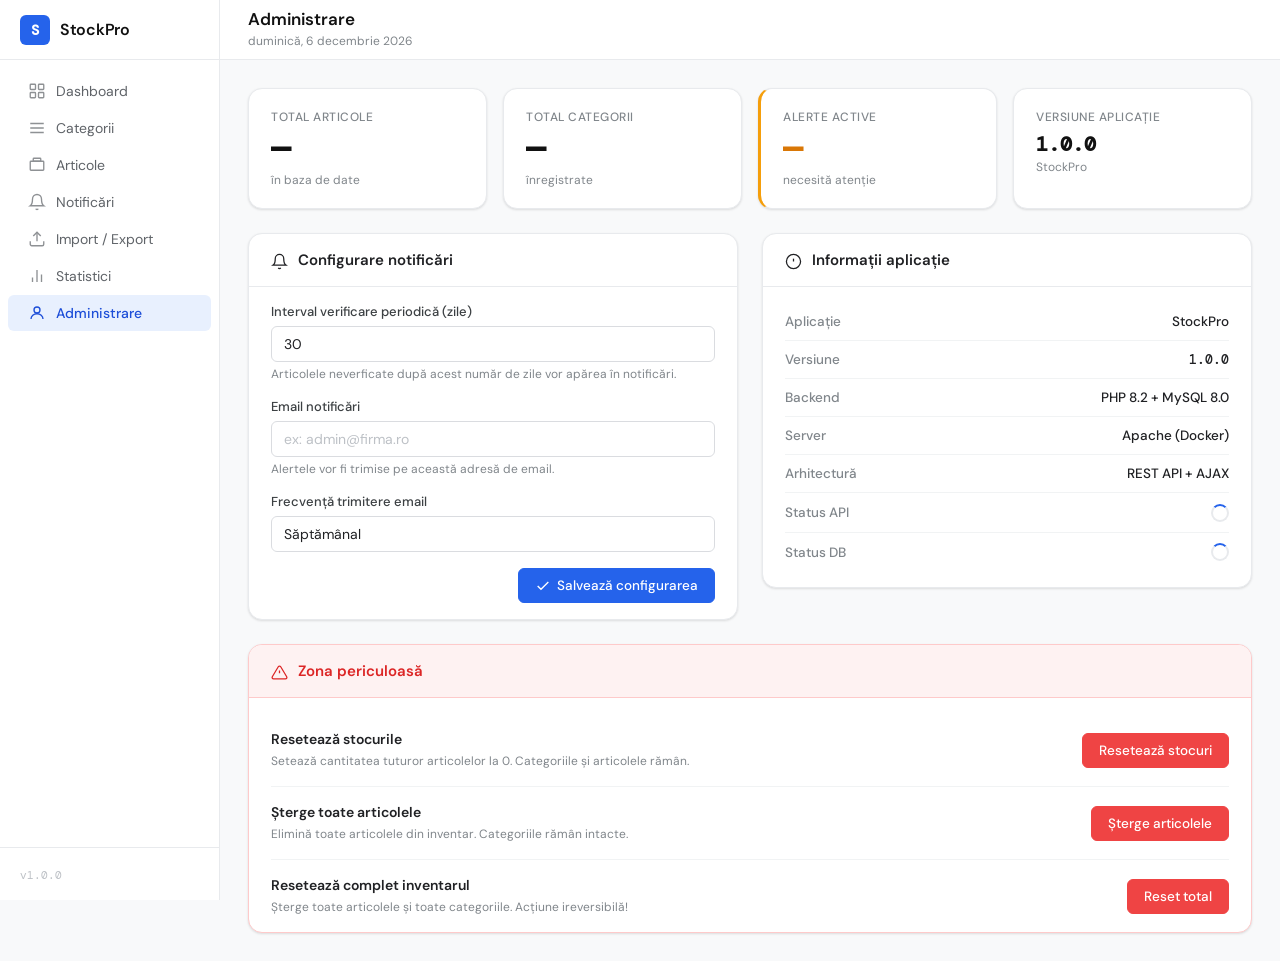
==== commit 87a1323f: "final" ====
--- a/src/admin.html
+++ b/src/admin.html
@@ -6,6 +6,7 @@
     <meta name="viewport" content="width=device-width, initial-scale=1.0">
     <title>StockPro — Administrare</title>
     <link rel="stylesheet" href="css/style.css">
+    <link rel="stylesheet" href="css/mobile-fix.css">
     <link rel="preconnect" href="https://fonts.googleapis.com">
     <link rel="preconnect" href="https://fonts.gstatic.com" crossorigin>
     <link
@@ -15,7 +16,7 @@
 
 <body>
 
-    <!-- ===== SIDEBAR ===== -->
+    <!--===== SIDEBAR =====-->
     <aside class="sidebar" id="sidebar">
         <div class="sidebar-logo">
             <span class="logo-icon">S</span>
@@ -81,7 +82,7 @@
         </div>
     </aside>
 
-    <!-- ===== MAIN CONTENT ===== -->
+    <!--===== MAIN CONTENT =====-->
     <main class="main-content">
 
         <header class="topbar">
@@ -100,7 +101,7 @@
 
         <div class="page-content">
 
-            <!-- Sumar sistem -->
+            <!--sumar sistem-->
             <section class="stats-grid" aria-label="Sumar sistem">
                 <div class="stat-card">
                     <div class="stat-label">Total articole</div>
@@ -126,7 +127,7 @@
 
             <div class="admin-grid">
 
-                <!-- Configurare notificari -->
+                <!--configurare notificari-->
                 <section class="card">
                     <div class="card-header">
                         <h2>
@@ -175,7 +176,7 @@
                     </div>
                 </section>
 
-                <!-- Info aplicatie -->
+                <!--info aplicatie-->
                 <section class="card">
                     <div class="card-header">
                         <h2>
@@ -228,7 +229,7 @@
 
             </div>
 
-            <!-- Actiuni periculoase -->
+            <!--actiuni periculoase-->
             <section class="card card--danger-zone">
                 <div class="card-header">
                     <h2 style="color:var(--red-600)">
@@ -285,7 +286,7 @@
         </div>
     </main>
 
-    <!-- ===== MODAL CONFIRMARE ACTIUNE PERICULOASA ===== -->
+    <!--===== MODAL CONFIRMARE ACTIUNE PERICULOASA =====-->
     <div class="modal-overlay" id="modal-confirmare" style="display:none">
         <div class="modal" role="dialog" aria-modal="true">
             <div class="modal-header">
@@ -309,7 +310,7 @@
         </div>
     </div>
 
-    <!-- ===== TOAST ===== -->
+    <!--===== TOAST =====-->
     <div class="toast-container" id="toast-container" aria-live="polite"></div>
 
     <script src="js/app.js"></script>
--- a/src/css/style.css
+++ b/src/css/style.css
@@ -1,10 +1,6 @@
-/* =============================================
-   StockPro — style.css
-   Autor: echipa ProiectWeb
-   Descriere: stiluri globale pentru aplicatie
-   ============================================= */
-
-/* ---------- CSS Variables (tema) ---------- */
+/* StockPro — style.css Autor: echipa ProiectWeb Descriere: stiluri globale pentru aplicatie */
+
+/* CSS Variables (tema) */
 :root {
     --blue-50: #e8f0fe;
     --blue-100: #c5d8fc;
@@ -57,7 +53,7 @@
     --transition: 0.18s ease;
 }
 
-/* ---------- Reset de baza ---------- */
+/* Reset de baza */
 *,
 *::before,
 *::after {
@@ -90,7 +86,7 @@
     text-decoration: underline;
 }
 
-/* ---------- SIDEBAR ---------- */
+/* SIDEBAR */
 .sidebar {
     position: fixed;
     top: 0;
@@ -105,7 +101,7 @@
     transition: transform var(--transition);
 }
 
-/* Logo */
+/* logo */
 .sidebar-logo {
     display: flex;
     align-items: center;
@@ -138,7 +134,7 @@
     letter-spacing: -0.3px;
 }
 
-/* Nav */
+/* nav */
 .sidebar-nav {
     flex: 1;
     padding: 12px 0;
@@ -188,7 +184,7 @@
     opacity: 1;
 }
 
-/* Badge notificari pe nav */
+/* badge notificari pe nav */
 .nav-badge {
     margin-left: auto;
     background: var(--red-500);
@@ -215,7 +211,7 @@
     font-family: var(--font-mono);
 }
 
-/* ---------- MAIN CONTENT ---------- */
+/* MAIN CONTENT */
 .main-content {
     margin-left: var(--sidebar-width);
     flex: 1;
@@ -224,7 +220,7 @@
     min-height: 100vh;
 }
 
-/* ---------- TOPBAR ---------- */
+/* TOPBAR */
 .topbar {
     position: sticky;
     top: 0;
@@ -304,7 +300,7 @@
     border-color: var(--gray-300);
 }
 
-/* ---------- PAGE CONTENT ---------- */
+/* PAGE CONTENT */
 .page-content {
     padding: 28px;
     display: flex;
@@ -313,7 +309,7 @@
     flex: 1;
 }
 
-/* ---------- STAT CARDS ---------- */
+/* STAT CARDS */
 .stats-grid {
     display: grid;
     grid-template-columns: repeat(auto-fit, minmax(180px, 1fr));
@@ -373,7 +369,7 @@
     border-left: 3px solid var(--red-500);
 }
 
-/* ---------- CARD (panou generic) ---------- */
+/* CARD (panou generic) */
 .card {
     background: #fff;
     border: 1px solid var(--gray-200);
@@ -411,7 +407,7 @@
     padding: 16px 22px;
 }
 
-/* ---------- DASHBOARD GRID ---------- */
+/* DASHBOARD GRID */
 .dashboard-grid {
     display: grid;
     grid-template-columns: 1fr 360px;
@@ -419,7 +415,7 @@
     align-items: start;
 }
 
-/* ---------- DATA TABLE ---------- */
+/* DATA TABLE */
 .table-wrapper {
     overflow-x: auto;
 }
@@ -457,7 +453,7 @@
     background: var(--gray-50);
 }
 
-/* ---------- BADGE STARE ---------- */
+/* BADGE STARE */
 .badge {
     display: inline-flex;
     align-items: center;
@@ -482,7 +478,7 @@
     color: var(--red-600);
 }
 
-/* ---------- ALERTE (notificari dashboard) ---------- */
+/* ALERTE (notificari dashboard) */
 .alert-item {
     display: flex;
     align-items: flex-start;
@@ -530,7 +526,7 @@
     font-size: 13px;
 }
 
-/* ---------- CATEGORII GRID ---------- */
+/* CATEGORII GRID */
 .categorii-grid {
     display: grid;
     grid-template-columns: repeat(auto-fill, minmax(150px, 1fr));
@@ -568,7 +564,7 @@
     font-family: var(--font-mono);
 }
 
-/* ---------- LOADING ROW ---------- */
+/* LOADING ROW */
 .loading-row {
     text-align: center;
     color: var(--gray-400);
@@ -576,7 +572,7 @@
     padding: 24px;
 }
 
-/* ---------- BUTOANE GENERALE ---------- */
+/* BUTOANE GENERALE */
 .btn {
     display: inline-flex;
     align-items: center;
@@ -637,7 +633,7 @@
     color: #fff;
 }
 
-/* ---------- FORM ELEMENTS ---------- */
+/* FORM ELEMENTS */
 .form-group {
     margin-bottom: 16px;
 }
@@ -673,7 +669,7 @@
     color: var(--gray-400);
 }
 
-/* ---------- MODAL ---------- */
+/* MODAL */
 .modal-overlay {
     position: fixed;
     inset: 0;
@@ -742,7 +738,7 @@
     border-top: 1px solid var(--gray-200);
 }
 
-/* ---------- TOAST NOTIFICATIONS ---------- */
+/* TOAST NOTIFICATIONS */
 .toast-container {
     position: fixed;
     bottom: 24px;
@@ -779,7 +775,7 @@
     background: var(--amber-600);
 }
 
-/* ---------- SPINNER ---------- */
+/* SPINNER */
 .spinner {
     display: inline-block;
     width: 18px;
@@ -791,7 +787,7 @@
     vertical-align: middle;
 }
 
-/* ---------- EMPTY STATE ---------- */
+/* EMPTY STATE */
 .empty-state {
     text-align: center;
     padding: 48px 24px;
@@ -803,7 +799,7 @@
     margin-top: 8px;
 }
 
-/* ---------- ANIMATIONS ---------- */
+/* ANIMATIONS */
 @keyframes fadeIn {
     from {
         opacity: 0;
@@ -844,7 +840,7 @@
     }
 }
 
-/* ---------- RESPONSIVE ---------- */
+/* RESPONSIVE */
 @media (max-width: 900px) {
     .dashboard-grid {
         grid-template-columns: 1fr;
@@ -888,7 +884,7 @@
     }
 }
 
-/* ---------- SEARCH BAR ---------- */
+/* SEARCH BAR */
 .search-bar {
     display: flex;
     align-items: center;
@@ -926,7 +922,7 @@
     color: var(--gray-400);
 }
 
-/* ---------- FORM ERROR ---------- */
+/* FORM ERROR */
 .form-error {
     display: block;
     font-size: 12px;
@@ -935,7 +931,7 @@
     min-height: 16px;
 }
 
-/* ---------- ACTION BUTTONS IN TABLE ---------- */
+/* ACTION BUTTONS IN TABLE */
 .btn-table {
     display: inline-flex;
     align-items: center;
@@ -983,7 +979,7 @@
     align-items: center;
 }
 
-/* ---------- FILTRE BAR ---------- */
+/* FILTRE BAR */
 .filtre-bar {
     display: flex;
     align-items: center;
@@ -991,7 +987,7 @@
     flex-wrap: wrap;
 }
 
-/* ---------- FORM ROW (doua coloane) ---------- */
+/* FORM ROW (doua coloane) */
 .form-row {
     display: flex;
     gap: 16px;
@@ -1013,7 +1009,7 @@
     }
 }
 
-/* ---------- NOTIFICARI ---------- */
+/* NOTIFICARI */
 .notif-dot {
     display: inline-block;
     width: 9px;
@@ -1051,7 +1047,7 @@
     color: var(--amber-600);
 }
 
-/* ---------- EXPORT CARDS ---------- */
+/* EXPORT CARDS */
 .export-grid {
     display: flex;
     flex-direction: column;
@@ -1121,7 +1117,7 @@
     margin-top: 2px;
 }
 
-/* ---------- IMPORT TABS ---------- */
+/* IMPORT TABS */
 .import-tabs {
     display: flex;
     gap: 4px;
@@ -1151,7 +1147,7 @@
     box-shadow: var(--shadow-sm);
 }
 
-/* ---------- FORMAT INFO ---------- */
+/* FORMAT INFO */
 .format-info {
     background: var(--gray-50);
     border: 1px solid var(--gray-200);
@@ -1177,7 +1173,7 @@
     line-height: 1.6;
 }
 
-/* ---------- DROPZONE ---------- */
+/* DROPZONE */
 .dropzone {
     border: 2px dashed var(--gray-300);
     border-radius: var(--radius-lg);
@@ -1217,7 +1213,7 @@
     color: var(--gray-400);
 }
 
-/* ---------- IMPORT PREVIEW ---------- */
+/* IMPORT PREVIEW */
 .preview-header {
     display: flex;
     align-items: center;
@@ -1231,7 +1227,7 @@
     gap: 8px;
 }
 
-/* ---------- LOG IMPORT ---------- */
+/* LOG IMPORT */
 .log-item {
     display: flex;
     align-items: flex-start;
@@ -1267,7 +1263,7 @@
     }
 }
 
-/* ---------- GRAFICE GRID ---------- */
+/* GRAFICE GRID */
 .grafice-grid {
     display: grid;
     grid-template-columns: 1fr 340px;
@@ -1286,7 +1282,7 @@
     align-items: center;
 }
 
-/* ---------- BAR CHART ---------- */
+/* BAR CHART */
 .bar-chart {
     display: flex;
     flex-direction: column;
@@ -1337,7 +1333,7 @@
     font-family: var(--font-mono);
 }
 
-/* ---------- DONUT CHART ---------- */
+/* DONUT CHART */
 .donut-wrap {
     display: flex;
     flex-direction: column;
@@ -1382,7 +1378,7 @@
     color: var(--gray-500);
 }
 
-/* ---------- PROGRESS BAR STOC ---------- */
+/* PROGRESS BAR STOC */
 .stoc-bar {
     width: 100%;
     height: 6px;
@@ -1397,7 +1393,7 @@
     transition: width 0.4s ease;
 }
 
-/* ---------- PRINT STYLES ---------- */
+/* PRINT STYLES */
 @media print {
 
     .sidebar,
@@ -1431,7 +1427,7 @@
     }
 }
 
-/* ---------- ADMIN GRID ---------- */
+/* ADMIN GRID */
 .admin-grid {
     display: grid;
     grid-template-columns: 1fr 1fr;
@@ -1439,7 +1435,7 @@
     align-items: start;
 }
 
-/* ---------- INFO LIST ---------- */
+/* INFO LIST */
 .info-list {
     display: flex;
     flex-direction: column;
@@ -1474,7 +1470,7 @@
     font-size: 13px;
 }
 
-/* ---------- DANGER ZONE ---------- */
+/* DANGER ZONE */
 .card--danger-zone {
     border-color: var(--red-200);
 }
@@ -1521,7 +1517,7 @@
     line-height: 1.5;
 }
 
-/* ---------- STATUS BADGE ---------- */
+/* STATUS BADGE */
 .status-online {
     display: inline-flex;
     align-items: center;
--- a/src/css/mobile-fix.css
+++ b/src/css/mobile-fix.css
@@ -0,0 +1,208 @@
+/*---------- Previne scroll orizontal global ----------*/
+html,
+body {
+    overflow-x: hidden;
+    max-width: 100%;
+}
+
+.main-content {
+    overflow-x: hidden;
+    min-width: 0;
+}
+
+.page-content {
+    overflow-x: hidden;
+    min-width: 0;
+}
+
+/* Table wrapper — scroll DOAR inauntru */
+.table-wrapper {
+    overflow-x: auto;
+    -webkit-overflow-scrolling: touch;
+    max-width: 100%;
+}
+
+/* Card nu depaseste ecranul */
+.card {
+    max-width: 100%;
+    overflow: hidden;
+}
+
+/* RESPONSIVE MOBIL (max 768px) */
+@media (max-width: 768px) {
+
+    /* sidebar ascuns implicit pe mobil */
+    .sidebar {
+        transform: translateX(-100%);
+        z-index: 300;
+        transition: transform 0.25s ease;
+        box-shadow: none;
+    }
+
+    /* sidebar deschis pe mobil */
+    .sidebar.open {
+        transform: translateX(0);
+        box-shadow: 4px 0 24px rgba(0, 0, 0, 0.18);
+    }
+
+    /* overlay inchis sidebar pe mobil */
+    .sidebar-overlay {
+        display: none;
+        position: fixed;
+        inset: 0;
+        background: rgba(0, 0, 0, 0.4);
+        z-index: 299;
+    }
+
+    .sidebar-overlay.active {
+        display: block;
+    }
+
+    /* main content ocupa tot ecranul */
+    .main-content {
+        margin-left: 0 !important;
+    }
+
+    /* arata butonul hamburger */
+    .menu-toggle {
+        display: flex !important;
+    }
+
+    /* page content padding mai mic */
+    .page-content {
+        padding: 12px !important;
+        gap: 16px !important;
+    }
+
+    /* stat cards - 2 pe rand */
+    .stats-grid {
+        grid-template-columns: 1fr 1fr !important;
+        gap: 10px !important;
+    }
+
+    .stat-card {
+        padding: 14px 14px !important;
+    }
+
+    .stat-value {
+        font-size: 24px !important;
+    }
+
+    /* dashboard grid - coloana unica */
+    .dashboard-grid {
+        grid-template-columns: 1fr !important;
+        gap: 16px !important;
+    }
+
+    /* admin grid - coloana unica */
+    .admin-grid {
+        grid-template-columns: 1fr !important;
+    }
+
+    /* grafice grid - coloana unica */
+    .grafice-grid {
+        grid-template-columns: 1fr !important;
+    }
+
+    /* topbar compact */
+    .topbar {
+        padding: 0 12px !important;
+        gap: 10px !important;
+    }
+
+    .topbar-title h1 {
+        font-size: 15px !important;
+    }
+
+    /* filtre bar - stivuite vertical */
+    .filtre-bar {
+        flex-direction: column !important;
+        gap: 8px !important;
+    }
+
+    .filtre-bar .form-control {
+        width: 100% !important;
+    }
+
+    /* tabel articole pe mobil — ascunde coloanele mai putin importante */
+    .data-table th:nth-child(5),
+    .data-table td:nth-child(5),
+    .data-table th:nth-child(6),
+    .data-table td:nth-child(6) {
+        display: none;
+    }
+
+    /* butoane actiuni in tabel mai mici */
+    .btn-table {
+        padding: 4px 7px !important;
+        font-size: 11px !important;
+    }
+
+    /* categorii grid - 2 pe rand */
+    .categorii-grid {
+        grid-template-columns: repeat(2, 1fr) !important;
+    }
+
+    /* export cards - stivuite */
+    .export-card {
+        flex-wrap: wrap !important;
+        gap: 10px !important;
+    }
+
+    /* danger items - stivuite */
+    .danger-item {
+        flex-direction: column !important;
+        align-items: flex-start !important;
+        gap: 10px !important;
+    }
+
+    /* modal mai mic pe mobil */
+    .modal {
+        max-width: calc(100vw - 32px) !important;
+        margin: 0 16px !important;
+    }
+
+    /* form row - stivuite vertical */
+    .form-row {
+        flex-direction: column !important;
+        gap: 0 !important;
+    }
+
+    /* toast jos centrat */
+    .toast-container {
+        bottom: 16px !important;
+        right: 16px !important;
+        left: 16px !important;
+    }
+
+    .toast {
+        max-width: 100% !important;
+    }
+}
+
+/* RESPONSIVE TABLETA (max 480px) */
+@media (max-width: 480px) {
+
+    /* stat cards - coloana unica */
+    .stats-grid {
+        grid-template-columns: 1fr !important;
+    }
+
+    /* ascunde mai multe coloane din tabel pe ecrane foarte mici */
+    .data-table th:nth-child(3),
+    .data-table td:nth-child(3) {
+        display: none;
+    }
+
+    /* card header stivuit */
+    .card-header {
+        flex-direction: column !important;
+        align-items: flex-start !important;
+        gap: 4px !important;
+    }
+
+    /* topbar actions */
+    .topbar-actions .btn span {
+        display: none;
+    }
+}
